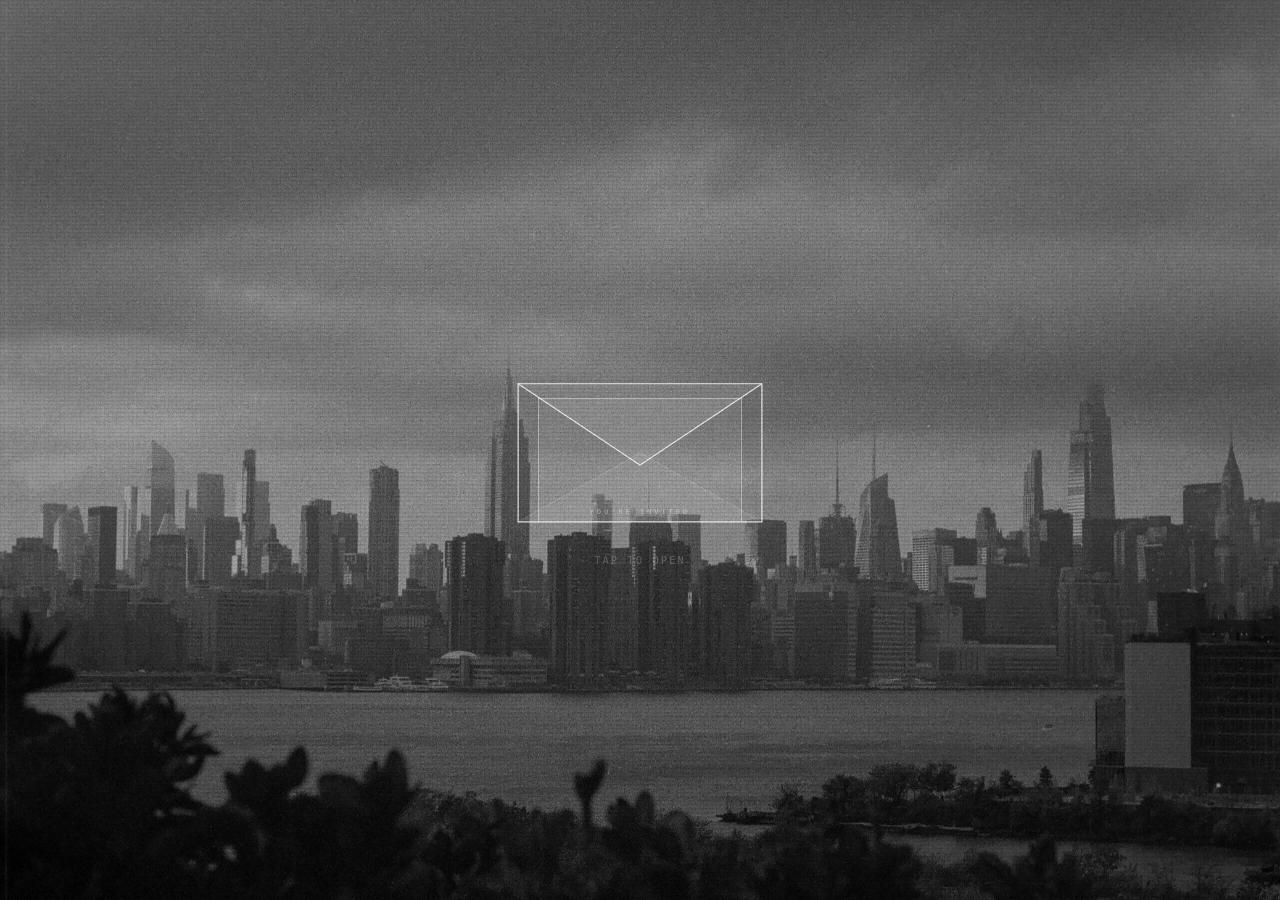
==== index.html @ 0f7bb875 "Move Ward Paris to end of tickers, offset mackage to prevent stacking Co-Authored-By: Claude Opus 4." ====
<!DOCTYPE html>
<html lang="en">
<head>
  <meta charset="UTF-8">
  <meta name="viewport" content="width=device-width, initial-scale=1.0, viewport-fit=cover">

  <title>You're Invited — Maison MRKT</title>

  <!-- ============================================================
       DEPLOY: Replace this placeholder domain with your real domain
       ============================================================ -->
  <!-- PLACEHOLDER_DOMAIN: https://invite.maisonmrkt.com -->
  <meta property="og:url" content="https://invite.maisonmrkt.com">
  <meta property="og:type" content="website">
  <meta property="og:title" content="You're Invited — Maison MRKT">
  <meta property="og:description" content="RSVP to receive details.">
  <!-- DEPLOY: Replace og-image.png with a designed 1200x630 raster image for best iMessage preview -->
  <meta property="og:image" content="https://invite.maisonmrkt.com/og-image.png">
  <meta property="og:image:width" content="1200">
  <meta property="og:image:height" content="630">

  <meta name="twitter:card" content="summary_large_image">
  <meta name="twitter:title" content="You're Invited — Maison MRKT">
  <meta name="twitter:description" content="RSVP to receive details.">
  <meta name="twitter:image" content="https://invite.maisonmrkt.com/og-image.png">

  <meta name="theme-color" content="#D6D6D6">
  <meta name="apple-mobile-web-app-status-bar-style" content="black-translucent">
  <meta name="apple-mobile-web-app-capable" content="yes">

  <link rel="icon" type="image/svg+xml" href="favicon.svg">
  <link rel="apple-touch-icon" href="apple-touch-icon.png">

  <link rel="stylesheet" href="style.css">
</head>
<body>

  <!-- Full-screen photo background for envelope screen -->
  <div class="envelope-bg" id="envelope-bg" aria-hidden="true"></div>

  <!-- ===== SCREEN 1: ENVELOPE ===== -->
  <main id="app">
    <section id="envelope-screen" class="screen active">
      <div id="envelope-stage" role="button" tabindex="0" aria-label="Open invitation">

        <div class="envelope-assembly">
          <svg id="envelope-svg" viewBox="0 0 320 240" fill="none" xmlns="http://www.w3.org/2000/svg" overflow="visible">
            <defs>
              <clipPath id="card-clip">
                <rect x="10" y="-600" width="300" height="830"/>
              </clipPath>
            </defs>

            <!-- Envelope body -->
            <rect class="draw-line envelope-body-line" x="10" y="60" width="300" height="170" rx="0"
                  stroke="rgba(255,255,255,0.85)" stroke-width="1.5"/>

            <!-- Card inside -->
            <g clip-path="url(#card-clip)">
              <g class="card-group">
                <rect class="card-rect" x="35" y="78" width="250" height="340" rx="0"
                      fill="rgba(255,255,255,0.08)" stroke="rgba(255,255,255,0.5)" stroke-width="1"/>
                <text x="160" y="220" text-anchor="middle" fill="rgba(255,255,255,0.8)"
                      font-family="ui-monospace, 'SF Mono', monospace" font-size="8"
                      letter-spacing="4" opacity="0">YOU'RE INVITED</text>
              </g>
            </g>

            <!-- V-fold -->
            <path class="envelope-vfold" d="M10 230 L160 145 L310 230 Z" fill="rgba(255,255,255,0.06)"/>
            <path class="draw-line envelope-vfold-line" d="M10 230 L160 145 L310 230"
                  stroke="rgba(255,255,255,0.3)" stroke-width="0.75" fill="none"/>

            <!-- Flap -->
            <path class="flap-fill" d="M11 60 L160 158 L309 60 Z" fill="rgba(255,255,255,0.1)"/>
            <path class="draw-line flap-stroke" d="M10 60 L160 160 L310 60"
                  stroke="rgba(255,255,255,0.85)" stroke-width="1.5" fill="none"/>
          </svg>
        </div>

        <p class="tap-hint">tap to open</p>
      </div>
    </section>

    <!-- ===== SCREEN 2: INVITE CARD ===== -->
    <section id="invite-screen" class="screen">
      <!-- Logo tickers -->
      <div class="ticker-wrap">
        <div class="ticker ticker-right">
          <div class="ticker-track">
            <img src="logos/logo-16.png" alt="" class="ticker-logo">
            <img src="logos/logo-4.png" alt="" class="ticker-logo">
            <img src="logos/logo-6.png" alt="" class="ticker-logo">
            <img src="logos/logo-12.png" alt="" class="ticker-logo">
            <img src="logos/logo-1.png" alt="" class="ticker-logo">
            <img src="logos/logo-9.png" alt="" class="ticker-logo">
            <img src="logos/logo-14.png" alt="" class="ticker-logo">
            <img src="logos/logo-5.png" alt="" class="ticker-logo">
            <img src="logos/logo-13.png" alt="" class="ticker-logo">
            <img src="logos/logo-17.png" alt="" class="ticker-logo">
            <img src="logos/logo-16.png" alt="" class="ticker-logo">
            <img src="logos/logo-4.png" alt="" class="ticker-logo">
            <img src="logos/logo-6.png" alt="" class="ticker-logo">
            <img src="logos/logo-12.png" alt="" class="ticker-logo">
            <img src="logos/logo-1.png" alt="" class="ticker-logo">
            <img src="logos/logo-9.png" alt="" class="ticker-logo">
            <img src="logos/logo-14.png" alt="" class="ticker-logo">
            <img src="logos/logo-5.png" alt="" class="ticker-logo">
            <img src="logos/logo-13.png" alt="" class="ticker-logo">
            <img src="logos/logo-17.png" alt="" class="ticker-logo">
          </div>
        </div>
        <div class="ticker ticker-left">
          <div class="ticker-track">
            <img src="logos/logo-16.png" alt="" class="ticker-logo">
            <img src="logos/logo-11.png" alt="" class="ticker-logo">
            <img src="logos/logo-15.png" alt="" class="ticker-logo">
            <img src="logos/logo-4.png" alt="" class="ticker-logo">
            <img src="logos/logo-3.png" alt="" class="ticker-logo">
            <img src="logos/logo-8.png" alt="" class="ticker-logo">
            <img src="logos/logo-2.png" alt="" class="ticker-logo">
            <img src="logos/logo-7.png" alt="" class="ticker-logo">
            <img src="logos/logo-10.png" alt="" class="ticker-logo">
            <img src="logos/logo-17.png" alt="" class="ticker-logo">
            <img src="logos/logo-16.png" alt="" class="ticker-logo">
            <img src="logos/logo-11.png" alt="" class="ticker-logo">
            <img src="logos/logo-15.png" alt="" class="ticker-logo">
            <img src="logos/logo-4.png" alt="" class="ticker-logo">
            <img src="logos/logo-3.png" alt="" class="ticker-logo">
            <img src="logos/logo-8.png" alt="" class="ticker-logo">
            <img src="logos/logo-2.png" alt="" class="ticker-logo">
            <img src="logos/logo-7.png" alt="" class="ticker-logo">
            <img src="logos/logo-10.png" alt="" class="ticker-logo">
            <img src="logos/logo-17.png" alt="" class="ticker-logo">
          </div>
        </div>
      </div>

      <div class="invite-card">
        <div class="card-inner">
          <p class="invite-kicker">you're invited</p>

          <!-- ========== EDIT YOUR EVENT DETAILS HERE ========== -->
          <h1 class="invite-title">The MRKT Social</h1>
          <p class="invite-date">Wednesday, December 9th · 7pm</p>
          <!-- ================================================== -->

          <p class="invite-tagline">A Night for Up and Coming Creators</p>
          <p class="invite-venue">Chinatown, RSVP for address</p>

          <div class="card-line-accent"></div>

          <button id="rsvp-btn" class="btn btn-primary">RSVP</button>
        </div>
      </div>
    </section>

    <!-- ===== SCREEN 3: RSVP FORM ===== -->
    <section id="rsvp-screen" class="screen">
      <div class="form-card">
        <p class="form-kicker">rsvp</p>
        <form id="rsvp-form" novalidate>
          <div class="field">
            <label for="field-name">Name</label>
            <input id="field-name" name="name" type="text" required autocomplete="name" placeholder="full name">
          </div>
          <div class="field">
            <label for="field-ig">Instagram</label>
            <input id="field-ig" name="instagram" type="text" required autocomplete="username" placeholder="@" inputmode="text">
          </div>
          <div class="field">
            <label for="field-email">Email</label>
            <input id="field-email" name="email" type="email" required autocomplete="email" placeholder="email" inputmode="email">
          </div>
          <button type="submit" class="btn btn-primary">Submit</button>
        </form>
      </div>
    </section>

    <!-- ===== SCREEN 4: CONFIRMATION ===== -->
    <section id="confirm-screen" class="screen">
      <div class="confirm-card">
        <div class="confirm-check">
          <svg viewBox="0 0 48 48" fill="none" xmlns="http://www.w3.org/2000/svg">
            <circle cx="24" cy="24" r="22" stroke="#FF2D55" stroke-width="1"/>
            <path class="check-mark" d="M14 24 L21 31 L34 18" stroke="#FF2D55" stroke-width="1.5" stroke-linecap="round" stroke-linejoin="round"/>
          </svg>
        </div>
        <h2 class="confirm-title">You're in</h2>
        <p class="confirm-copy">we'll review + send details soon</p>
        <p class="confirm-signoff">with love, maison mrkt</p>

        <div class="share-section">
          <p class="share-copy">know someone who should be there?</p>
          <button id="share-btn" class="btn btn-secondary">Share invite</button>
        </div>
      </div>
    </section>
  </main>

  <!-- Corner marks -->
  <div class="corner-lines">
    <svg class="corner tl" viewBox="0 0 60 60"><path d="M0 50 L0 0 L50 0" stroke="#FF2D55" stroke-width="1" fill="none" opacity="0.35"/></svg>
    <svg class="corner br" viewBox="0 0 60 60"><path d="M60 10 L60 60 L10 60" stroke="#FF2D55" stroke-width="1" fill="none" opacity="0.35"/></svg>
  </div>

  <script src="script.js"></script>
</body>
</html>
---- style.css ----
/* ============================================================
   Maison MRKT — Creator Network Invite
   Aesthetic: brat / post-techno / neon / pixel grid
   Palette: Lime #8ACE00 · Neon Pink #FF2D55 · Black #0A0A0A
   Font:   Maison Neue Extended (Book / Demi) + system mono
   ============================================================ */

/* --- @font-face — Maison Neue Extended --- */
@font-face {
  font-family: 'Maison Neue Extended';
  src: url('fonts/MaisonNeueExtended-Book.otf') format('opentype'),
       url('fonts/MaisonNeueExtended-Book.ttf') format('truetype');
  font-weight: 400;
  font-style: normal;
  font-display: swap;
}

@font-face {
  font-family: 'Maison Neue Extended';
  src: url('fonts/MaisonNeueExtended-BookItalic.otf') format('opentype');
  font-weight: 400;
  font-style: italic;
  font-display: swap;
}

@font-face {
  font-family: 'Maison Neue Extended';
  src: url('fonts/MaisonNeueExtended-Demi.otf') format('opentype');
  font-weight: 600;
  font-style: normal;
  font-display: swap;
}

/* --- Reset & Base --- */
*, *::before, *::after {
  margin: 0;
  padding: 0;
  box-sizing: border-box;
}

:root {
  --pink: #FF2D55;
  --bg: #D6D6D6;
  --bg-card: #CCCCCC;
  --text: #FF2D55;
  --muted: rgba(255,45,85,0.6);
  --dim: rgba(255,45,85,0.35);
  --font: 'Maison Neue Extended', 'Helvetica Neue', sans-serif;
  --mono: ui-monospace, 'SF Mono', 'Cascadia Mono', 'Consolas', monospace;
}

html {
  font-size: 16px;
  -webkit-text-size-adjust: 100%;
}

body {
  font-family: var(--font);
  background: var(--bg);
  color: var(--text);
  min-height: 100dvh;
  display: flex;
  align-items: center;
  justify-content: center;
  overflow: hidden;
  padding: env(safe-area-inset-top) env(safe-area-inset-right) env(safe-area-inset-bottom) env(safe-area-inset-left);
  -webkit-font-smoothing: antialiased;
}

/* Pixel grid overlay */
body::before {
  content: '';
  position: fixed;
  inset: 0;
  background-image:
    linear-gradient(rgba(0,0,0,0.035) 1px, transparent 1px),
    linear-gradient(90deg, rgba(0,0,0,0.035) 1px, transparent 1px);
  background-size: 4px 4px;
  pointer-events: none;
  z-index: 9999;
}

/* Scanline + vignette overlay */
body::after {
  content: '';
  position: fixed;
  inset: 0;
  background:
    radial-gradient(ellipse 80% 55% at center, transparent 50%, rgba(0,0,0,0.22) 100%),
    repeating-linear-gradient(
      0deg,
      transparent,
      transparent 2px,
      rgba(0,0,0,0.03) 2px,
      rgba(0,0,0,0.03) 4px
    );
  pointer-events: none;
  z-index: 9998;
}

/* --- Screens --- */
#app {
  width: 100%;
  max-width: 420px;
  padding: 24px 20px;
  position: relative;
  z-index: 3;
}

.screen {
  display: none;
  animation: fadeIn 0.5s ease both;
}

.screen.active {
  display: flex;
  flex-direction: column;
  align-items: center;
}

@keyframes fadeIn {
  from { opacity: 0; transform: translateY(8px); }
  to   { opacity: 1; transform: translateY(0); }
}

/* --- Envelope Screen --- */
#envelope-screen {
  position: relative;
  z-index: 3;
}

.envelope-bg {
  position: fixed;
  inset: 0;
  background: url('bg.jpg') center / cover no-repeat;
  z-index: 2;
  pointer-events: none;
  transition: opacity 0.8s ease-out;
}

.envelope-bg::after {
  content: '';
  position: absolute;
  inset: 0;
  background: rgba(0, 0, 0, 0.35);
}

.envelope-bg.hidden {
  opacity: 0;
  z-index: -1;
}

#envelope-stage {
  cursor: pointer;
  -webkit-tap-highlight-color: transparent;
  outline: none;
  display: flex;
  flex-direction: column;
  align-items: center;
  gap: 24px;
  padding: 40px 0;
}

#envelope-stage:focus-visible {
  outline: 1px solid var(--pink);
  outline-offset: 8px;
}

.envelope-assembly {
  position: relative;
  width: 260px;
}

.envelope-assembly::after {
  content: '';
  position: absolute;
  inset: 0;
  background-image: url("data:image/svg+xml,%3Csvg xmlns='http://www.w3.org/2000/svg' width='300' height='300'%3E%3Cfilter id='n'%3E%3CfeTurbulence type='fractalNoise' baseFrequency='0.7' numOctaves='4' stitchTiles='stitch'/%3E%3C/filter%3E%3Crect width='100%25' height='100%25' filter='url(%23n)' opacity='0.07'/%3E%3C/svg%3E");
  background-size: 200px 200px;
  pointer-events: none;
  mix-blend-mode: multiply;
}

#envelope-svg {
  width: 100%;
  height: auto;
  display: block;
  filter: none;
}

/* --- Stroke draw-in animation --- */
.draw-line {
  stroke-dasharray: 1200;
  stroke-dashoffset: 1200;
  animation: drawLine 1.8s ease forwards;
}

.envelope-vfold-line {
  animation-delay: 0.3s;
}

.flap-stroke {
  animation-delay: 0.5s;
}

@keyframes drawLine {
  to { stroke-dashoffset: 0; }
}

/* Card text pulse */
.card-group text {
  animation: textGlitch 0.8s 2s ease both;
}

@keyframes textGlitch {
  0% { opacity: 0; }
  40% { opacity: 0.8; }
  50% { opacity: 0.2; }
  100% { opacity: 0.6; }
}

/* --- Flap open animation --- */
.flap-fill,
.flap-stroke {
  transform-origin: 160px 60px;
  transition: transform 0.7s cubic-bezier(0.34, 1.56, 0.64, 1);
}

#envelope-stage.opening .flap-fill,
#envelope-stage.opening .flap-stroke {
  transform: scaleY(-0.6) translateY(-8px);
  opacity: 0;
  transition: transform 0.7s cubic-bezier(0.34, 1.56, 0.64, 1),
              opacity 0.5s 0.7s ease;
}

/* --- Card rise animation --- */
.card-group {
  transition: transform 1s cubic-bezier(0.22, 1, 0.36, 1) 0.25s,
              opacity 0.4s ease 0.8s;
}

#envelope-stage.opening .card-group {
  transform: translateY(-280px);
  opacity: 0;
}

/* --- Envelope body fades down after card exits --- */
.envelope-body-line,
.envelope-vfold,
.envelope-vfold-line {
  transition: transform 0.6s ease 0.7s,
              opacity 0.5s ease 0.7s;
}

#envelope-stage.opening .envelope-body-line,
#envelope-stage.opening .envelope-vfold,
#envelope-stage.opening .envelope-vfold-line {
  transform: translateY(30px);
  opacity: 0;
}

/* --- Tap hint --- */
.tap-hint {
  font-family: var(--mono);
  font-size: 0.65rem;
  font-weight: 400;
  letter-spacing: 0.2em;
  text-transform: uppercase;
  color: rgba(255,255,255,0.6);
  animation: blink 3s 2s ease both;
  transition: opacity 0.3s ease;
}

@keyframes blink {
  0% { opacity: 0; }
  50% { opacity: 0.6; }
  55% { opacity: 0; }
  60% { opacity: 0.6; }
  100% { opacity: 0.4; }
}

#envelope-stage.opening .tap-hint {
  animation: none;
  opacity: 0;
  transition: opacity 0.5s 0.7s ease;
}

/* --- Noise texture mixin (shared by cards + buttons) --- */
.noise-texture {
  position: relative;
}

.noise-texture::after {
  content: '';
  position: absolute;
  inset: 0;
  background-image: url("data:image/svg+xml,%3Csvg xmlns='http://www.w3.org/2000/svg' width='300' height='300'%3E%3Cfilter id='n'%3E%3CfeTurbulence type='fractalNoise' baseFrequency='0.75' numOctaves='4' stitchTiles='stitch'/%3E%3C/filter%3E%3Crect width='100%25' height='100%25' filter='url(%23n)' opacity='0.08'/%3E%3C/svg%3E");
  background-size: 200px 200px;
  pointer-events: none;
  mix-blend-mode: multiply;
}

/* --- Logo Tickers --- */
.ticker-wrap {
  width: 100vw;
  margin-left: calc(-50vw + 50%);
  overflow: hidden;
  margin-bottom: 20px;
  opacity: 0.5;
}

.ticker {
  overflow: hidden;
  position: relative;
  margin-bottom: 8px;
}

.ticker-track {
  display: flex;
  align-items: center;
  gap: 32px;
  width: max-content;
  will-change: transform;
}

.ticker-right .ticker-track {
  animation: tickerRight 25s linear infinite;
}

.ticker-left .ticker-track {
  animation: tickerLeft 30s linear infinite;
}

.ticker-logo {
  height: 18px;
  width: auto;
  flex-shrink: 0;
  opacity: 0.9;
}

@keyframes tickerRight {
  0% { transform: translateX(0); }
  100% { transform: translateX(-50%); }
}

@keyframes tickerLeft {
  0% { transform: translateX(-50%); }
  100% { transform: translateX(0); }
}

/* --- Invite Card --- */
.invite-card {
  width: 100%;
  padding: 56px 28px;
  text-align: center;
  position: relative;
  overflow: visible;
  border: none;
  /* Distinct inner background — slightly warmer/lighter than page */
  background: #C4C4C4;
}

/* Hand-drawn wobbly border via SVG background */
.invite-card::before {
  content: '';
  position: absolute;
  inset: -3px;
  pointer-events: none;
  /* Wobbly rect drawn with slight imperfections */
  background-image: url("data:image/svg+xml,%3Csvg xmlns='http://www.w3.org/2000/svg' width='400' height='500' fill='none'%3E%3Cpath d='M3 6 Q200 2 397 5 Q399 250 398 495 Q200 498 2 496 Q1 250 3 6Z' stroke='%23FF2D55' stroke-width='1.5' fill='none'/%3E%3C/svg%3E");
  background-size: 100% 100%;
  background-repeat: no-repeat;
}

/* Inner texture — heavier grain on the card bg */
.invite-card::after {
  content: '';
  position: absolute;
  inset: 0;
  background-image: url("data:image/svg+xml,%3Csvg xmlns='http://www.w3.org/2000/svg' width='250' height='250'%3E%3Cfilter id='n'%3E%3CfeTurbulence type='fractalNoise' baseFrequency='0.65' numOctaves='4' stitchTiles='stitch'/%3E%3C/filter%3E%3Crect width='100%25' height='100%25' filter='url(%23n)' opacity='0.1'/%3E%3C/svg%3E");
  background-size: 180px 180px;
  pointer-events: none;
  mix-blend-mode: multiply;
}

.card-inner {
  animation: cardReveal 0.8s ease both;
  position: relative;
  z-index: 1;
}

@keyframes cardReveal {
  from { opacity: 0; transform: translateY(16px); }
  to   { opacity: 1; transform: translateY(0); }
}

.invite-kicker {
  font-family: var(--font);
  font-size: 0.75rem;
  font-weight: 400;
  font-style: italic;
  letter-spacing: 0.12em;
  color: var(--pink);
  margin-bottom: 20px;
  opacity: 0.85;
}

.invite-title {
  font-family: var(--font);
  font-weight: 600;
  font-size: 2rem;
  line-height: 1.05;
  text-transform: uppercase;
  letter-spacing: 0.02em;
  color: var(--text);
  margin-bottom: 24px;
}

/* Thin decorative rule under title */
.invite-title::after {
  content: '';
  display: block;
  width: 50px;
  height: 2px;
  background: linear-gradient(90deg, transparent, var(--pink), transparent);
  margin: 20px auto 0;
}

.invite-date {
  font-family: var(--mono);
  font-size: 0.75rem;
  font-weight: 400;
  letter-spacing: 0.25em;
  color: var(--pink);
  margin-bottom: 28px;
}

.invite-copy {
  display: none;
}

.invite-note {
  font-family: var(--font);
  font-size: 0.7rem;
  font-weight: 400;
  font-style: italic;
  color: var(--muted);
  letter-spacing: 0.04em;
  margin-bottom: 44px;
}

.invite-tagline {
  font-family: var(--mono);
  font-size: 0.65rem;
  letter-spacing: 0.15em;
  text-transform: uppercase;
  color: var(--muted);
  margin-bottom: 12px;
}

.invite-venue {
  font-family: var(--mono);
  font-size: 0.7rem;
  letter-spacing: 0.1em;
  text-transform: uppercase;
  color: var(--text);
  margin-bottom: 44px;
}

.card-line-accent {
  display: none;
}

/* --- Buttons --- */
.btn {
  font-family: var(--font);
  font-size: 0.7rem;
  font-weight: 600;
  letter-spacing: 0.18em;
  text-transform: uppercase;
  border: none;
  cursor: pointer;
  -webkit-tap-highlight-color: transparent;
  transition: all 0.3s cubic-bezier(0.22, 1, 0.36, 1);
  position: relative;
  overflow: hidden;
}

.btn-primary {
  background: var(--pink);
  color: var(--bg);
  padding: 16px 52px;
  border-radius: 100px;
  display: inline-block;
}

/* Shimmer sweep on primary */
.btn-primary::after {
  content: '';
  position: absolute;
  top: 0;
  left: -100%;
  width: 60%;
  height: 100%;
  background: linear-gradient(
    105deg,
    transparent 30%,
    rgba(255,255,255,0.2) 50%,
    transparent 70%
  );
  pointer-events: none;
  animation: shimmer 3s 1s ease-in-out infinite;
}

@keyframes shimmer {
  0% { left: -100%; }
  40% { left: 150%; }
  100% { left: 150%; }
}

.btn-primary:hover {
  transform: translateY(-1px);
  box-shadow: 0 6px 24px rgba(255, 45, 85, 0.3);
}

.btn-primary:active {
  transform: scale(0.97) translateY(0);
  box-shadow: none;
}

.btn-secondary {
  background: transparent;
  color: var(--text);
  padding: 14px 36px;
  border: 1px solid var(--pink);
  border-radius: 100px;
}

.btn-secondary:hover {
  background: rgba(255, 45, 85, 0.06);
  transform: translateY(-1px);
}

.btn-secondary:active {
  transform: scale(0.97);
}

/* --- RSVP Form --- */
.form-card {
  width: 100%;
  text-align: center;
  position: relative;
  border: none;
  padding: 40px 24px;
}

.form-kicker {
  font-family: var(--font);
  font-size: 0.7rem;
  font-weight: 400;
  font-style: italic;
  letter-spacing: 0.12em;
  color: var(--pink);
  margin-bottom: 36px;
  opacity: 0.7;
}

#rsvp-form {
  display: flex;
  flex-direction: column;
  gap: 24px;
  align-items: center;
}

.field {
  width: 100%;
  text-align: left;
}

.field label {
  display: block;
  font-family: var(--font);
  font-size: 0.65rem;
  font-weight: 400;
  font-style: italic;
  letter-spacing: 0.1em;
  color: var(--muted);
  margin-bottom: 8px;
}

.field input {
  width: 100%;
  font-family: var(--font);
  font-size: 1rem;
  color: var(--text);
  background: transparent;
  border: none;
  border-bottom: 1px solid var(--dim);
  padding: 10px 0;
  outline: none;
  transition: border-color 0.2s;
  border-radius: 0;
  -webkit-appearance: none;
}

.field input:focus {
  border-bottom-color: var(--pink);
}

.field input::placeholder {
  color: var(--dim);
}

.field input.error {
  border-bottom-color: var(--pink);
}

.field .error-msg {
  font-family: var(--mono);
  font-size: 0.6rem;
  color: var(--pink);
  margin-top: 4px;
  display: none;
}

.field input.error + .error-msg {
  display: block;
}

#rsvp-form .btn-primary {
  margin-top: 16px;
}

/* --- Confirmation --- */
.confirm-card {
  width: 100%;
  text-align: center;
  padding: 40px 24px;
  position: relative;
  border: none;
}

.confirm-check {
  width: 44px;
  height: 44px;
  margin: 0 auto 28px;
}

.confirm-check svg {
  width: 100%;
  height: 100%;
}

.check-mark {
  stroke-dasharray: 40;
  stroke-dashoffset: 40;
  animation: drawCheck 0.5s 0.3s ease forwards;
}

@keyframes drawCheck {
  to { stroke-dashoffset: 0; }
}

.confirm-title {
  font-family: var(--font);
  font-weight: 600;
  font-size: 2rem;
  text-transform: uppercase;
  letter-spacing: -0.01em;
  margin-bottom: 12px;
}

.confirm-copy {
  font-family: var(--font);
  font-size: 0.8rem;
  font-style: italic;
  color: var(--muted);
  line-height: 1.8;
  letter-spacing: 0.02em;
  margin-bottom: 16px;
}

.confirm-signoff {
  font-family: var(--font);
  font-size: 0.7rem;
  font-style: italic;
  color: var(--dim);
  letter-spacing: 0.06em;
  margin-bottom: 48px;
}

.share-section {
  border-top: none;
  padding-top: 0;
}

/* Thin gradient divider */
.share-section::before {
  content: '';
  display: block;
  width: 60px;
  height: 1px;
  background: linear-gradient(90deg, transparent, var(--pink), transparent);
  margin: 0 auto 36px;
}

.share-copy {
  font-family: var(--font);
  font-size: 0.75rem;
  font-style: italic;
  color: var(--muted);
  line-height: 1.8;
  letter-spacing: 0.02em;
  margin-bottom: 20px;
}

/* --- Corner decorations --- */
.corner-lines {
  position: fixed;
  inset: 0;
  pointer-events: none;
  z-index: 0;
}

.corner {
  position: absolute;
  width: 50px;
  height: 50px;
}

.corner.tl {
  top: max(20px, env(safe-area-inset-top));
  left: max(20px, env(safe-area-inset-left));
}

.corner.br {
  bottom: max(20px, env(safe-area-inset-bottom));
  right: max(20px, env(safe-area-inset-right));
}

/* --- Prefers reduced motion --- */
@media (prefers-reduced-motion: reduce) {
  .draw-line {
    animation: none;
    stroke-dashoffset: 0;
  }
  .card-group text {
    animation: none;
    opacity: 0.6;
  }
  .tap-hint {
    animation: none;
    opacity: 0.4;
  }
  .screen {
    animation: none;
  }
  .card-inner {
    animation: none;
  }
  .check-mark {
    animation: none;
    stroke-dashoffset: 0;
  }
  .flap-fill, .flap-stroke,
  .card-group,
  .envelope-body-line, .envelope-vfold, .envelope-vfold-line {
    transition-duration: 0.01s !important;
    transition-delay: 0s !important;
  }
}

/* --- Desktop --- */
@media (min-width: 600px) {
  body {
    background: var(--bg);
  }

  #app {
    padding: 40px 32px;
  }

  .invite-card {
    padding: 64px 36px;
  }
}
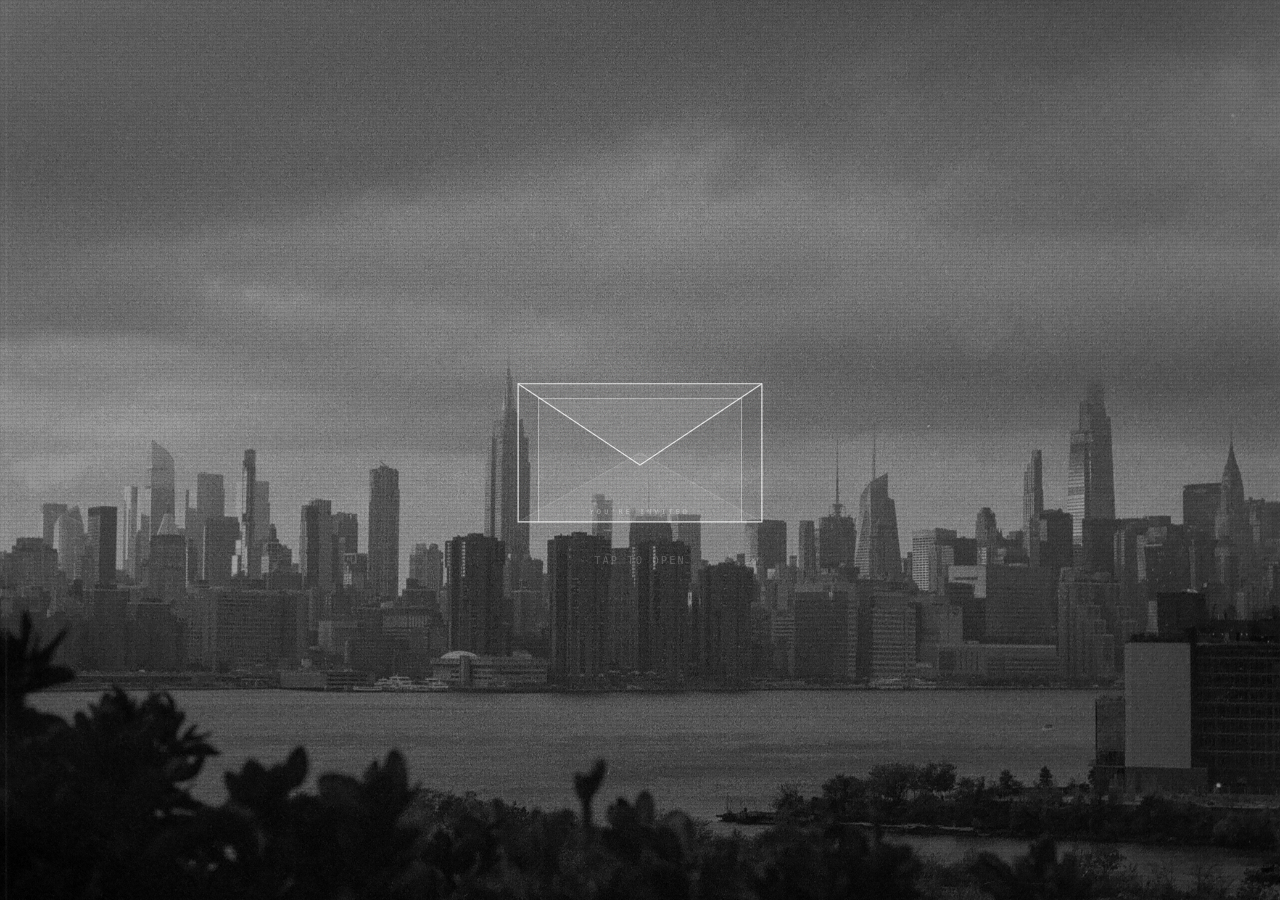
==== commit f7b1f467: "JS-based ticker sizing for reliable full-width, Ward Paris on bottom only Uses JavaScript to measure" ====
--- a/index.html
+++ b/index.html
@@ -88,50 +88,22 @@
       <div class="ticker-wrap">
         <div class="ticker ticker-right">
           <div class="ticker-track">
-            <img src="logos/logo-16.png" alt="" class="ticker-logo">
-            <img src="logos/logo-4.png" alt="" class="ticker-logo">
-            <img src="logos/logo-6.png" alt="" class="ticker-logo">
-            <img src="logos/logo-12.png" alt="" class="ticker-logo">
-            <img src="logos/logo-1.png" alt="" class="ticker-logo">
-            <img src="logos/logo-9.png" alt="" class="ticker-logo">
-            <img src="logos/logo-14.png" alt="" class="ticker-logo">
-            <img src="logos/logo-5.png" alt="" class="ticker-logo">
-            <img src="logos/logo-13.png" alt="" class="ticker-logo">
-            <img src="logos/logo-17.png" alt="" class="ticker-logo">
-            <img src="logos/logo-16.png" alt="" class="ticker-logo">
-            <img src="logos/logo-4.png" alt="" class="ticker-logo">
-            <img src="logos/logo-6.png" alt="" class="ticker-logo">
-            <img src="logos/logo-12.png" alt="" class="ticker-logo">
-            <img src="logos/logo-1.png" alt="" class="ticker-logo">
-            <img src="logos/logo-9.png" alt="" class="ticker-logo">
-            <img src="logos/logo-14.png" alt="" class="ticker-logo">
-            <img src="logos/logo-5.png" alt="" class="ticker-logo">
-            <img src="logos/logo-13.png" alt="" class="ticker-logo">
-            <img src="logos/logo-17.png" alt="" class="ticker-logo">
+            <img src="logos/logo-16.png" alt="" class="ticker-logo"><img src="logos/logo-4.png" alt="" class="ticker-logo"><img src="logos/logo-6.png" alt="" class="ticker-logo"><img src="logos/logo-12.png" alt="" class="ticker-logo"><img src="logos/logo-1.png" alt="" class="ticker-logo"><img src="logos/logo-9.png" alt="" class="ticker-logo"><img src="logos/logo-14.png" alt="" class="ticker-logo"><img src="logos/logo-5.png" alt="" class="ticker-logo"><img src="logos/logo-13.png" alt="" class="ticker-logo">
+            <img src="logos/logo-16.png" alt="" class="ticker-logo"><img src="logos/logo-4.png" alt="" class="ticker-logo"><img src="logos/logo-6.png" alt="" class="ticker-logo"><img src="logos/logo-12.png" alt="" class="ticker-logo"><img src="logos/logo-1.png" alt="" class="ticker-logo"><img src="logos/logo-9.png" alt="" class="ticker-logo"><img src="logos/logo-14.png" alt="" class="ticker-logo"><img src="logos/logo-5.png" alt="" class="ticker-logo"><img src="logos/logo-13.png" alt="" class="ticker-logo">
+            <img src="logos/logo-16.png" alt="" class="ticker-logo"><img src="logos/logo-4.png" alt="" class="ticker-logo"><img src="logos/logo-6.png" alt="" class="ticker-logo"><img src="logos/logo-12.png" alt="" class="ticker-logo"><img src="logos/logo-1.png" alt="" class="ticker-logo"><img src="logos/logo-9.png" alt="" class="ticker-logo"><img src="logos/logo-14.png" alt="" class="ticker-logo"><img src="logos/logo-5.png" alt="" class="ticker-logo"><img src="logos/logo-13.png" alt="" class="ticker-logo">
+            <img src="logos/logo-16.png" alt="" class="ticker-logo"><img src="logos/logo-4.png" alt="" class="ticker-logo"><img src="logos/logo-6.png" alt="" class="ticker-logo"><img src="logos/logo-12.png" alt="" class="ticker-logo"><img src="logos/logo-1.png" alt="" class="ticker-logo"><img src="logos/logo-9.png" alt="" class="ticker-logo"><img src="logos/logo-14.png" alt="" class="ticker-logo"><img src="logos/logo-5.png" alt="" class="ticker-logo"><img src="logos/logo-13.png" alt="" class="ticker-logo">
+            <img src="logos/logo-16.png" alt="" class="ticker-logo"><img src="logos/logo-4.png" alt="" class="ticker-logo"><img src="logos/logo-6.png" alt="" class="ticker-logo"><img src="logos/logo-12.png" alt="" class="ticker-logo"><img src="logos/logo-1.png" alt="" class="ticker-logo"><img src="logos/logo-9.png" alt="" class="ticker-logo"><img src="logos/logo-14.png" alt="" class="ticker-logo"><img src="logos/logo-5.png" alt="" class="ticker-logo"><img src="logos/logo-13.png" alt="" class="ticker-logo">
+            <img src="logos/logo-16.png" alt="" class="ticker-logo"><img src="logos/logo-4.png" alt="" class="ticker-logo"><img src="logos/logo-6.png" alt="" class="ticker-logo"><img src="logos/logo-12.png" alt="" class="ticker-logo"><img src="logos/logo-1.png" alt="" class="ticker-logo"><img src="logos/logo-9.png" alt="" class="ticker-logo"><img src="logos/logo-14.png" alt="" class="ticker-logo"><img src="logos/logo-5.png" alt="" class="ticker-logo"><img src="logos/logo-13.png" alt="" class="ticker-logo">
           </div>
         </div>
         <div class="ticker ticker-left">
           <div class="ticker-track">
-            <img src="logos/logo-16.png" alt="" class="ticker-logo">
-            <img src="logos/logo-11.png" alt="" class="ticker-logo">
-            <img src="logos/logo-15.png" alt="" class="ticker-logo">
-            <img src="logos/logo-4.png" alt="" class="ticker-logo">
-            <img src="logos/logo-3.png" alt="" class="ticker-logo">
-            <img src="logos/logo-8.png" alt="" class="ticker-logo">
-            <img src="logos/logo-2.png" alt="" class="ticker-logo">
-            <img src="logos/logo-7.png" alt="" class="ticker-logo">
-            <img src="logos/logo-10.png" alt="" class="ticker-logo">
-            <img src="logos/logo-17.png" alt="" class="ticker-logo">
-            <img src="logos/logo-16.png" alt="" class="ticker-logo">
-            <img src="logos/logo-11.png" alt="" class="ticker-logo">
-            <img src="logos/logo-15.png" alt="" class="ticker-logo">
-            <img src="logos/logo-4.png" alt="" class="ticker-logo">
-            <img src="logos/logo-3.png" alt="" class="ticker-logo">
-            <img src="logos/logo-8.png" alt="" class="ticker-logo">
-            <img src="logos/logo-2.png" alt="" class="ticker-logo">
-            <img src="logos/logo-7.png" alt="" class="ticker-logo">
-            <img src="logos/logo-10.png" alt="" class="ticker-logo">
-            <img src="logos/logo-17.png" alt="" class="ticker-logo">
+            <img src="logos/logo-16.png" alt="" class="ticker-logo"><img src="logos/logo-11.png" alt="" class="ticker-logo"><img src="logos/logo-15.png" alt="" class="ticker-logo"><img src="logos/logo-4.png" alt="" class="ticker-logo"><img src="logos/logo-3.png" alt="" class="ticker-logo"><img src="logos/logo-8.png" alt="" class="ticker-logo"><img src="logos/logo-2.png" alt="" class="ticker-logo"><img src="logos/logo-7.png" alt="" class="ticker-logo"><img src="logos/logo-10.png" alt="" class="ticker-logo"><img src="logos/logo-17.png" alt="" class="ticker-logo">
+            <img src="logos/logo-16.png" alt="" class="ticker-logo"><img src="logos/logo-11.png" alt="" class="ticker-logo"><img src="logos/logo-15.png" alt="" class="ticker-logo"><img src="logos/logo-4.png" alt="" class="ticker-logo"><img src="logos/logo-3.png" alt="" class="ticker-logo"><img src="logos/logo-8.png" alt="" class="ticker-logo"><img src="logos/logo-2.png" alt="" class="ticker-logo"><img src="logos/logo-7.png" alt="" class="ticker-logo"><img src="logos/logo-10.png" alt="" class="ticker-logo"><img src="logos/logo-17.png" alt="" class="ticker-logo">
+            <img src="logos/logo-16.png" alt="" class="ticker-logo"><img src="logos/logo-11.png" alt="" class="ticker-logo"><img src="logos/logo-15.png" alt="" class="ticker-logo"><img src="logos/logo-4.png" alt="" class="ticker-logo"><img src="logos/logo-3.png" alt="" class="ticker-logo"><img src="logos/logo-8.png" alt="" class="ticker-logo"><img src="logos/logo-2.png" alt="" class="ticker-logo"><img src="logos/logo-7.png" alt="" class="ticker-logo"><img src="logos/logo-10.png" alt="" class="ticker-logo"><img src="logos/logo-17.png" alt="" class="ticker-logo">
+            <img src="logos/logo-16.png" alt="" class="ticker-logo"><img src="logos/logo-11.png" alt="" class="ticker-logo"><img src="logos/logo-15.png" alt="" class="ticker-logo"><img src="logos/logo-4.png" alt="" class="ticker-logo"><img src="logos/logo-3.png" alt="" class="ticker-logo"><img src="logos/logo-8.png" alt="" class="ticker-logo"><img src="logos/logo-2.png" alt="" class="ticker-logo"><img src="logos/logo-7.png" alt="" class="ticker-logo"><img src="logos/logo-10.png" alt="" class="ticker-logo"><img src="logos/logo-17.png" alt="" class="ticker-logo">
+            <img src="logos/logo-16.png" alt="" class="ticker-logo"><img src="logos/logo-11.png" alt="" class="ticker-logo"><img src="logos/logo-15.png" alt="" class="ticker-logo"><img src="logos/logo-4.png" alt="" class="ticker-logo"><img src="logos/logo-3.png" alt="" class="ticker-logo"><img src="logos/logo-8.png" alt="" class="ticker-logo"><img src="logos/logo-2.png" alt="" class="ticker-logo"><img src="logos/logo-7.png" alt="" class="ticker-logo"><img src="logos/logo-10.png" alt="" class="ticker-logo"><img src="logos/logo-17.png" alt="" class="ticker-logo">
+            <img src="logos/logo-16.png" alt="" class="ticker-logo"><img src="logos/logo-11.png" alt="" class="ticker-logo"><img src="logos/logo-15.png" alt="" class="ticker-logo"><img src="logos/logo-4.png" alt="" class="ticker-logo"><img src="logos/logo-3.png" alt="" class="ticker-logo"><img src="logos/logo-8.png" alt="" class="ticker-logo"><img src="logos/logo-2.png" alt="" class="ticker-logo"><img src="logos/logo-7.png" alt="" class="ticker-logo"><img src="logos/logo-10.png" alt="" class="ticker-logo"><img src="logos/logo-17.png" alt="" class="ticker-logo">
           </div>
         </div>
       </div>
--- a/style.css
+++ b/style.css
@@ -101,7 +101,6 @@
 /* --- Screens --- */
 #app {
   width: 100%;
-  max-width: 420px;
   padding: 24px 20px;
   position: relative;
   z-index: 3;
@@ -303,8 +302,6 @@
 
 /* --- Logo Tickers --- */
 .ticker-wrap {
-  width: 100vw;
-  margin-left: calc(-50vw + 50%);
   overflow: hidden;
   margin-bottom: 20px;
   opacity: 0.5;
@@ -341,17 +338,18 @@
 
 @keyframes tickerRight {
   0% { transform: translateX(0); }
-  100% { transform: translateX(-50%); }
+  100% { transform: translateX(-16.667%); }
 }
 
 @keyframes tickerLeft {
-  0% { transform: translateX(-50%); }
+  0% { transform: translateX(-16.667%); }
   100% { transform: translateX(0); }
 }
 
 /* --- Invite Card --- */
 .invite-card {
   width: 100%;
+  max-width: 420px;
   padding: 56px 28px;
   text-align: center;
   position: relative;
@@ -549,6 +547,7 @@
 /* --- RSVP Form --- */
 .form-card {
   width: 100%;
+  max-width: 420px;
   text-align: center;
   position: relative;
   border: none;
@@ -635,6 +634,7 @@
 /* --- Confirmation --- */
 .confirm-card {
   width: 100%;
+  max-width: 420px;
   text-align: center;
   padding: 40px 24px;
   position: relative;
